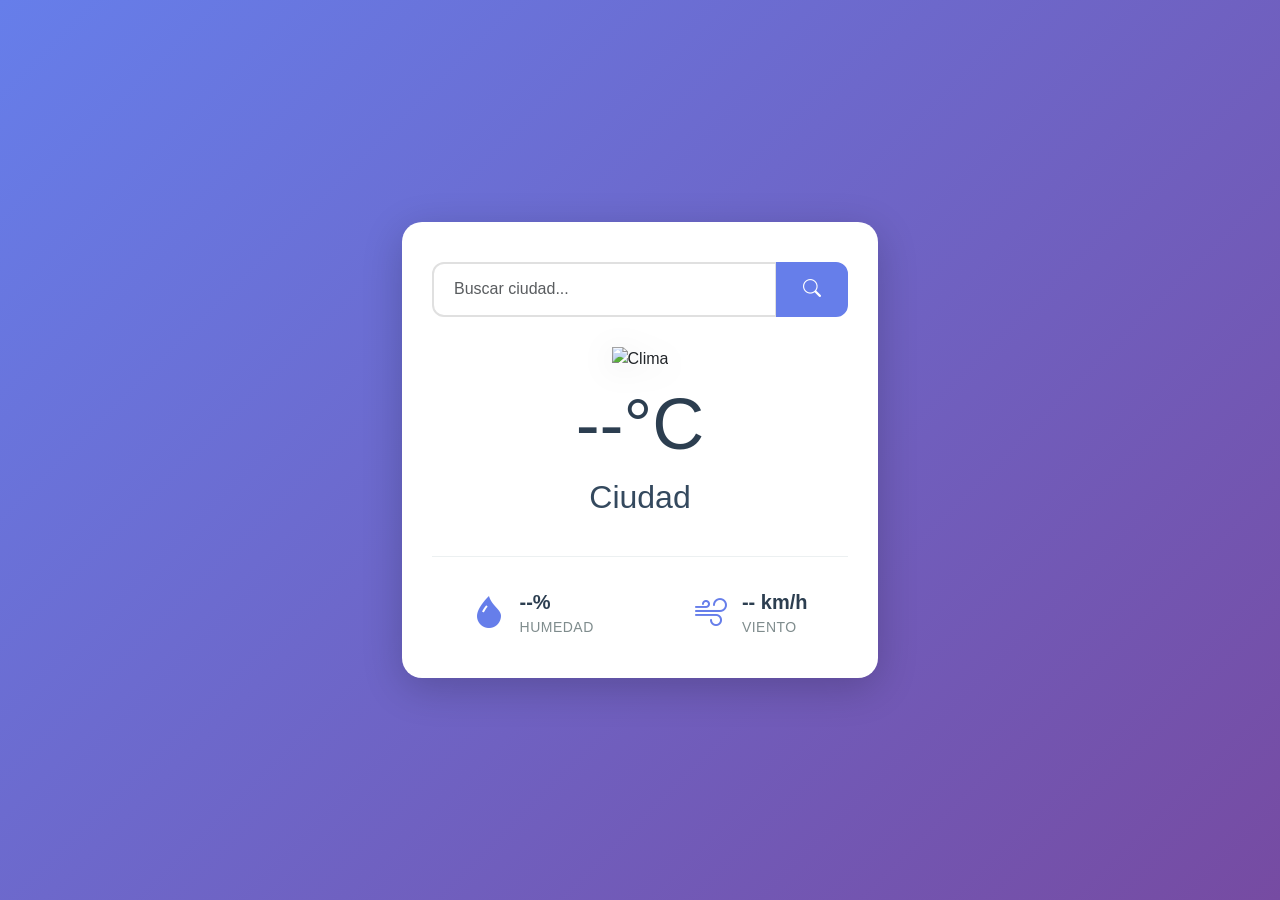
==== index.html @ 0248ef35 "feat se creo los estilos y estructura de la app del clima" ====
<!DOCTYPE html>
<html lang="es">
<head>
    <meta charset="UTF-8">
    <meta name="viewport" content="width=device-width, initial-scale=1.0">
    <title>App del Clima</title>
    
    <!-- Bootstrap CSS -->
    <link href="https://cdn.jsdelivr.net/npm/bootstrap@5.3.0/dist/css/bootstrap.min.css" rel="stylesheet">
    
    <!-- Bootstrap Icons -->
    <link rel="stylesheet" href="https://cdn.jsdelivr.net/npm/bootstrap-icons@1.11.0/font/bootstrap-icons.css">
    
    <!-- CSS Personalizado -->
    <link rel="stylesheet" href="style.css">
</head>
<body>

    <div class="container">
        <div class="clima-card">
            
            <!-- ========== BARRA DE BÚSQUEDA ========== -->
            <div class="search-container">
                <div class="input-group">
                    <input 
                        type="text" 
                        class="form-control search-input" 
                        placeholder="Buscar ciudad..." 
                        id="ciudad-input"
                    >
                    <button class="btn btn-search" type="button" id="buscar-btn">
                        <i class="bi bi-search"></i>
                    </button>
                </div>
            </div>


            <!-- ========== MENSAJE DE ERROR ========== -->
            <!-- Este div se mostrará cuando haya un error -->
            <div class="error-container d-none" id="error-mensaje">
                <i class="bi bi-exclamation-circle error-icon"></i>
                <p class="error-text">Ciudad no encontrada</p>
            </div>


            <!-- ========== INFORMACIÓN DEL CLIMA ========== -->
            <!-- Este div contiene toda la información del clima -->
            <div class="clima-info" id="clima-info">
                
                <!-- Imagen del clima -->
                <div class="clima-imagen-container">
                    <img 
                        src="https://openweathermap.org/img/wn/01d@4x.png" 
                        alt="Clima" 
                        class="clima-imagen"
                        id="clima-icono"
                    >
                </div>

                <!-- Temperatura -->
                <div class="temperatura-container">
                    <h1 class="temperatura" id="temperatura">--°C</h1>
                </div>

                <!-- Ciudad -->
                <div class="ciudad-container">
                    <h2 class="ciudad-nombre" id="ciudad-nombre">Ciudad</h2>
                </div>

                <!-- Detalles adicionales (Humedad y Viento) -->
                <div class="detalles-container">
                    
                    <!-- Humedad -->
                    <div class="detalle-item">
                        <i class="bi bi-droplet-fill detalle-icon"></i>
                        <div class="detalle-info">
                            <p class="detalle-valor" id="humedad">--%</p>
                            <p class="detalle-label">Humedad</p>
                        </div>
                    </div>

                    <!-- Viento -->
                    <div class="detalle-item">
                        <i class="bi bi-wind detalle-icon"></i>
                        <div class="detalle-info">
                            <p class="detalle-valor" id="viento">-- km/h</p>
                            <p class="detalle-label">Viento</p>
                        </div>
                    </div>

                </div>

            </div>

        </div>
    </div>

    <!-- logic busines -->
    <script src="script.js"></script>
    
    <!-- Bootstrap JS -->
    <script src="https://cdn.jsdelivr.net/npm/bootstrap@5.3.0/dist/js/bootstrap.bundle.min.js"></script>
</body>
</html>
---- style.css ----
/* ========================================
   ESTILOS GENERALES
======================================== */

* {
    margin: 0;
    padding: 0;
    box-sizing: border-box;
}

body {
    font-family: 'Segoe UI', Tahoma, Geneva, Verdana, sans-serif;
    background: linear-gradient(135deg, #667eea 0%, #764ba2 100%);
    min-height: 100vh;
    display: flex;
    align-items: center;
    justify-content: center;
    padding: 20px;
}

.container {
    max-width: 500px;
    width: 100%;
}


/* ========================================
   TARJETA PRINCIPAL
======================================== */

.clima-card {
    background: white;
    border-radius: 20px;
    padding: 40px 30px;
    box-shadow: 0 10px 40px rgba(0, 0, 0, 0.2);
}


/* ========================================
   BARRA DE BÚSQUEDA
======================================== */

.search-container {
    margin-bottom: 30px;
}

.search-input {
    border: 2px solid #e0e0e0;
    border-radius: 12px 0 0 12px;
    padding: 12px 20px;
    font-size: 16px;
    transition: all 0.3s ease;
}

.search-input:focus {
    border-color: #667eea;
    box-shadow: none;
    outline: none;
}

.btn-search {
    background: #667eea;
    border: 2px solid #667eea;
    border-radius: 0 12px 12px 0;
    color: white;
    padding: 12px 25px;
    transition: all 0.3s ease;
}

.btn-search:hover {
    background: #5568d3;
    border-color: #5568d3;
    transform: scale(1.05);
}

.btn-search i {
    font-size: 18px;
}


/* ========================================
   MENSAJE DE ERROR
======================================== */

.error-container {
    background: #fee;
    border: 1px solid #fcc;
    border-radius: 12px;
    padding: 20px;
    text-align: center;
    margin-bottom: 20px;
}

.error-icon {
    font-size: 40px;
    color: #e74c3c;
    margin-bottom: 10px;
}

.error-text {
    color: #c0392b;
    font-size: 16px;
    margin: 0;
    font-weight: 500;
}


/* ========================================
   INFORMACIÓN DEL CLIMA
======================================== */

.clima-info {
    text-align: center;
}


/* ========== IMAGEN DEL CLIMA ========== */

.clima-imagen-container {
    margin-bottom: 10px;
}

.clima-imagen {
    width: 150px;
    height: 150px;
    filter: drop-shadow(0 5px 15px rgba(0, 0, 0, 0.1));
}


/* ========== TEMPERATURA ========== */

.temperatura-container {
    margin-bottom: 10px;
}

.temperatura {
    font-size: 72px;
    font-weight: 300;
    color: #2c3e50;
    margin: 0;
}


/* ========== CIUDAD ========== */

.ciudad-container {
    margin-bottom: 40px;
}

.ciudad-nombre {
    font-size: 32px;
    font-weight: 500;
    color: #34495e;
    margin: 0;
}


/* ========================================
   DETALLES (HUMEDAD Y VIENTO)
======================================== */

.detalles-container {
    display: flex;
    justify-content: space-around;
    gap: 20px;
    padding-top: 30px;
    border-top: 1px solid #ecf0f1;
}

.detalle-item {
    display: flex;
    align-items: center;
    gap: 15px;
}

.detalle-icon {
    font-size: 32px;
    color: #667eea;
}

.detalle-info {
    text-align: left;
}

.detalle-valor {
    font-size: 20px;
    font-weight: 600;
    color: #2c3e50;
    margin: 0;
}

.detalle-label {
    font-size: 14px;
    color: #7f8c8d;
    margin: 0;
    text-transform: uppercase;
    letter-spacing: 0.5px;
}


/* ========================================
   UTILIDADES
======================================== */

.d-none {
    display: none !important;
}


/* ========================================
   RESPONSIVE
======================================== */

@media (max-width: 576px) {
    .clima-card {
        padding: 30px 20px;
    }

    .temperatura {
        font-size: 56px;
    }

    .ciudad-nombre {
        font-size: 24px;
    }

    .detalles-container {
        flex-direction: column;
        gap: 15px;
    }

    .detalle-item {
        justify-content: center;
    }

    .clima-imagen {
        width: 120px;
        height: 120px;
    }
}
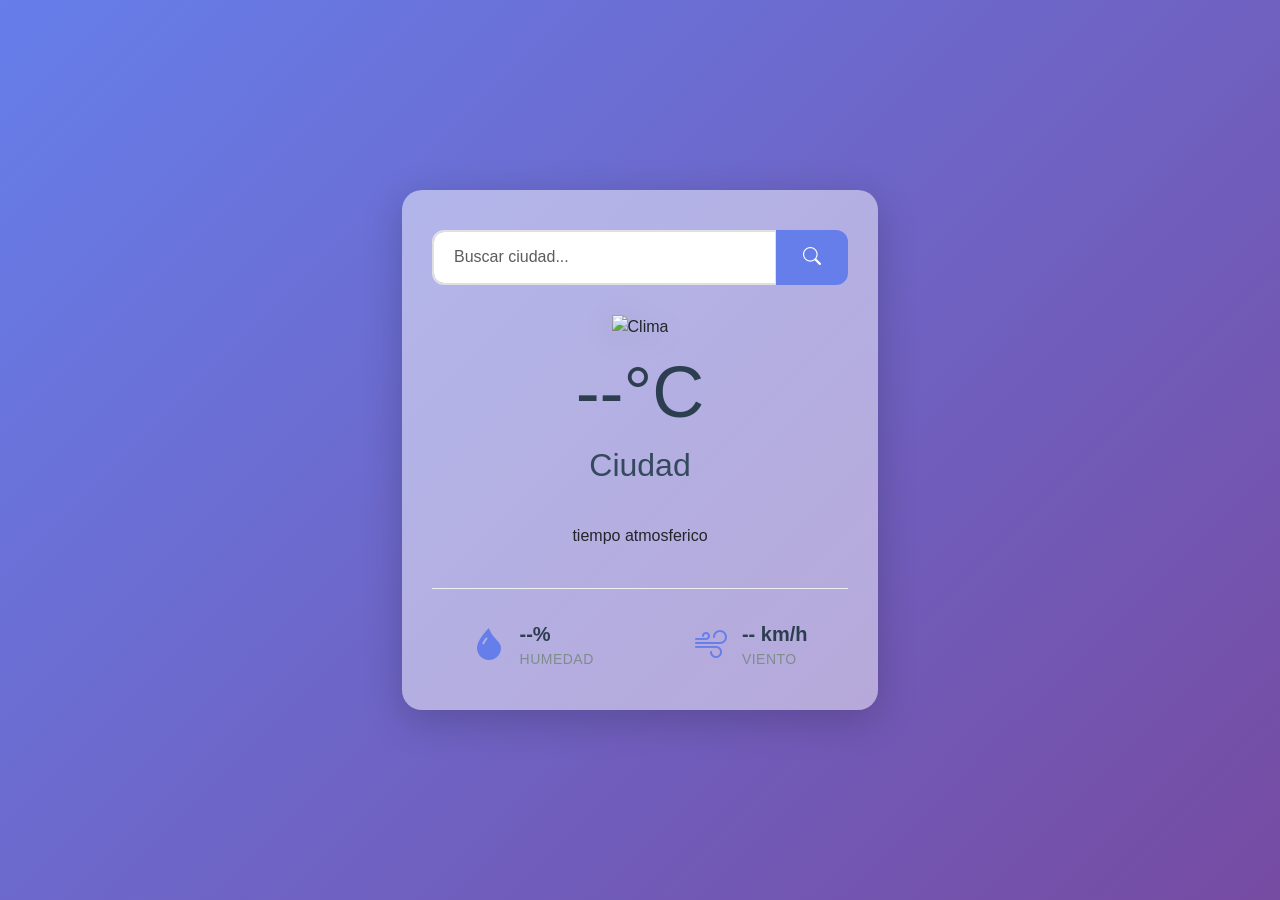
==== commit 47ae0650: "feat se le creo el componente que muestra el tiempo atmosferico , solo lo muestra en ingles" ====
--- a/index.html
+++ b/index.html
@@ -47,6 +47,7 @@
             <!-- Este div contiene toda la información del clima -->
             <div class="clima-info" id="clima-info">
                 
+                
                 <!-- Imagen del clima -->
                 <div class="clima-imagen-container">
                     <img 
@@ -55,6 +56,7 @@
                         class="clima-imagen"
                         id="clima-icono"
                     >
+                
                 </div>
 
                 <!-- Temperatura -->
@@ -65,6 +67,10 @@
                 <!-- Ciudad -->
                 <div class="ciudad-container">
                     <h2 class="ciudad-nombre" id="ciudad-nombre">Ciudad</h2>
+                </div>
+                <!-- atmospheric -->
+                <div class="atmospheric-container">
+                    <p id="tiempo-atmosferico">tiempo atmosferico</p>
                 </div>
 
                 <!-- Detalles adicionales (Humedad y Viento) -->
@@ -96,8 +102,8 @@
     </div>
 
     <!-- logic busines -->
-    <script src="script.js"></script>
-    
+    <script type="module" src="main.js"></script>
+
     <!-- Bootstrap JS -->
     <script src="https://cdn.jsdelivr.net/npm/bootstrap@5.3.0/dist/js/bootstrap.bundle.min.js"></script>
 </body>
--- a/style.css
+++ b/style.css
@@ -1,5 +1,5 @@
 /* ========================================
-   ESTILOS GENERALES
+    ESTILOS GENERALES
 ======================================== */
 
 * {
@@ -9,7 +9,7 @@
 }
 
 body {
-    font-family: 'Segoe UI', Tahoma, Geneva, Verdana, sans-serif;
+    font-family: "Segoe UI", Tahoma, Geneva, Verdana, sans-serif;
     background: linear-gradient(135deg, #667eea 0%, #764ba2 100%);
     min-height: 100vh;
     display: flex;
@@ -23,21 +23,19 @@
     width: 100%;
 }
 
-
-/* ========================================
-   TARJETA PRINCIPAL
+/* ========================================
+    TARJETA PRINCIPAL
 ======================================== */
 
 .clima-card {
-    background: white;
+    background: #ffffff7b;
     border-radius: 20px;
     padding: 40px 30px;
     box-shadow: 0 10px 40px rgba(0, 0, 0, 0.2);
 }
 
-
-/* ========================================
-   BARRA DE BÚSQUEDA
+/* ========================================
+    BARRA DE BÚSQUEDA
 ======================================== */
 
 .search-container {
@@ -77,9 +75,8 @@
     font-size: 18px;
 }
 
-
-/* ========================================
-   MENSAJE DE ERROR
+/* ========================================
+    MENSAJE DE ERROR
 ======================================== */
 
 .error-container {
@@ -104,15 +101,13 @@
     font-weight: 500;
 }
 
-
-/* ========================================
-   INFORMACIÓN DEL CLIMA
+/* ========================================
+    INFORMACIÓN DEL CLIMA
 ======================================== */
 
 .clima-info {
     text-align: center;
 }
-
 
 /* ========== IMAGEN DEL CLIMA ========== */
 
@@ -126,7 +121,6 @@
     filter: drop-shadow(0 5px 15px rgba(0, 0, 0, 0.1));
 }
 
-
 /* ========== TEMPERATURA ========== */
 
 .temperatura-container {
@@ -140,7 +134,6 @@
     margin: 0;
 }
 
-
 /* ========== CIUDAD ========== */
 
 .ciudad-container {
@@ -154,9 +147,20 @@
     margin: 0;
 }
 
-
-/* ========================================
-   DETALLES (HUMEDAD Y VIENTO)
+/* ========== ATMOSFERICO ========== */
+
+.atmospheric-container {
+    margin-bottom: 40px;
+}
+.tiempo-atmosferico {
+    font-size: 32px;
+    font-weight: 500;
+    color: #34495e;
+    margin: 0;
+}
+
+/* ========================================
+    DETALLES (HUMEDAD Y VIENTO)
 ======================================== */
 
 .detalles-container {
@@ -197,18 +201,16 @@
     letter-spacing: 0.5px;
 }
 
-
-/* ========================================
-   UTILIDADES
+/* ========================================
+    UTILIDADES
 ======================================== */
 
 .d-none {
     display: none !important;
 }
 
-
-/* ========================================
-   RESPONSIVE
+/* ========================================
+    RESPONSIVE
 ======================================== */
 
 @media (max-width: 576px) {
@@ -237,4 +239,4 @@
         width: 120px;
         height: 120px;
     }
-}+}
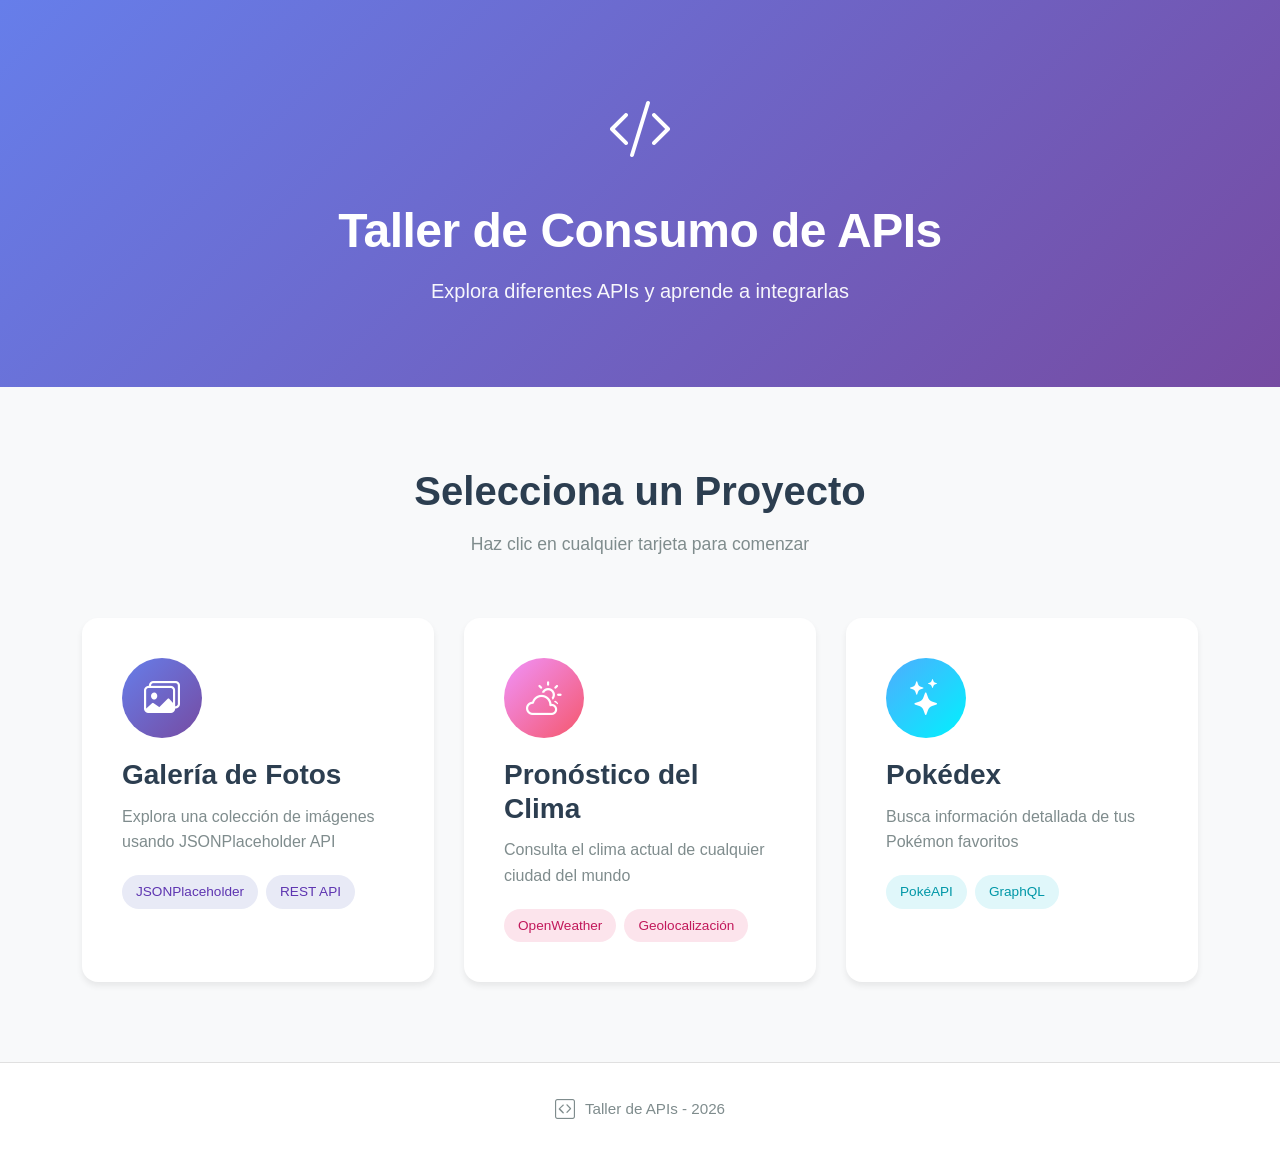
==== commit 65da3dc1: "feat se creo un diseño para abrir la paguina" ====
--- a/index.html
+++ b/index.html
@@ -3,7 +3,7 @@
 <head>
     <meta charset="UTF-8">
     <meta name="viewport" content="width=device-width, initial-scale=1.0">
-    <title>App del Clima</title>
+    <title>Taller de APIs</title>
     
     <!-- Bootstrap CSS -->
     <link href="https://cdn.jsdelivr.net/npm/bootstrap@5.3.0/dist/css/bootstrap.min.css" rel="stylesheet">
@@ -12,97 +12,108 @@
     <link rel="stylesheet" href="https://cdn.jsdelivr.net/npm/bootstrap-icons@1.11.0/font/bootstrap-icons.css">
     
     <!-- CSS Personalizado -->
-    <link rel="stylesheet" href="style.css">
+    <link rel="stylesheet" href="styles.css">
 </head>
 <body>
 
-    <div class="container">
-        <div class="clima-card">
+    <!-- ========== HEADER ========== -->
+    <header class="header">
+        <div class="container">
+            <div class="header-content">
+                <div class="header-icon">
+                    <i class="bi bi-code-slash"></i>
+                </div>
+                <h1 class="header-title">Taller de Consumo de APIs</h1>
+                <p class="header-subtitle">Explora diferentes APIs y aprende a integrarlas</p>
+            </div>
+        </div>
+    </header>
+
+    <!-- ========== PROYECTOS ========== -->
+    <section class="proyectos-section">
+        <div class="container">
             
-            <!-- ========== BARRA DE BÚSQUEDA ========== -->
-            <div class="search-container">
-                <div class="input-group">
-                    <input 
-                        type="text" 
-                        class="form-control search-input" 
-                        placeholder="Buscar ciudad..." 
-                        id="ciudad-input"
-                    >
-                    <button class="btn btn-search" type="button" id="buscar-btn">
-                        <i class="bi bi-search"></i>
-                    </button>
-                </div>
+            <div class="section-header">
+                <h2 class="section-title">Selecciona un Proyecto</h2>
+                <p class="section-description">Haz clic en cualquier tarjeta para comenzar</p>
             </div>
 
+            <div class="proyectos-grid">
 
-            <!-- ========== MENSAJE DE ERROR ========== -->
-            <!-- Este div se mostrará cuando haya un error -->
-            <div class="error-container d-none" id="error-mensaje">
-                <i class="bi bi-exclamation-circle error-icon"></i>
-                <p class="error-text">Ciudad no encontrada</p>
-            </div>
-
-
-            <!-- ========== INFORMACIÓN DEL CLIMA ========== -->
-            <!-- Este div contiene toda la información del clima -->
-            <div class="clima-info" id="clima-info">
-                
-                
-                <!-- Imagen del clima -->
-                <div class="clima-imagen-container">
-                    <img 
-                        src="https://openweathermap.org/img/wn/01d@4x.png" 
-                        alt="Clima" 
-                        class="clima-imagen"
-                        id="clima-icono"
-                    >
-                
-                </div>
-
-                <!-- Temperatura -->
-                <div class="temperatura-container">
-                    <h1 class="temperatura" id="temperatura">--°C</h1>
-                </div>
-
-                <!-- Ciudad -->
-                <div class="ciudad-container">
-                    <h2 class="ciudad-nombre" id="ciudad-nombre">Ciudad</h2>
-                </div>
-                <!-- atmospheric -->
-                <div class="atmospheric-container">
-                    <p id="tiempo-atmosferico">tiempo atmosferico</p>
-                </div>
-
-                <!-- Detalles adicionales (Humedad y Viento) -->
-                <div class="detalles-container">
-                    
-                    <!-- Humedad -->
-                    <div class="detalle-item">
-                        <i class="bi bi-droplet-fill detalle-icon"></i>
-                        <div class="detalle-info">
-                            <p class="detalle-valor" id="humedad">--%</p>
-                            <p class="detalle-label">Humedad</p>
+                <!-- ========== CARD 1: GALERÍA DE FOTOS ========== -->
+                <a href="galeryPhotos/galery.html" class="proyecto-card">
+                    <div class="card-icon">
+                        <i class="bi bi-images"></i>
+                    </div>
+                    <div class="card-content">
+                        <h3 class="card-title">Galería de Fotos</h3>
+                        <p class="card-description">
+                            Explora una colección de imágenes usando JSONPlaceholder API
+                        </p>
+                        <div class="card-tags">
+                            <span class="tag">JSONPlaceholder</span>
+                            <span class="tag">REST API</span>
                         </div>
                     </div>
+                    <div class="card-arrow">
+                        <i class="bi bi-arrow-right"></i>
+                    </div>
+                </a>
 
-                    <!-- Viento -->
-                    <div class="detalle-item">
-                        <i class="bi bi-wind detalle-icon"></i>
-                        <div class="detalle-info">
-                            <p class="detalle-valor" id="viento">-- km/h</p>
-                            <p class="detalle-label">Viento</p>
+                <!-- ========== CARD 2: CLIMA ========== -->
+                <a href="openWeather/indexWeather.html" class="proyecto-card">
+                    <div class="card-icon">
+                        <i class="bi bi-cloud-sun"></i>
+                    </div>
+                    <div class="card-content">
+                        <h3 class="card-title">Pronóstico del Clima</h3>
+                        <p class="card-description">
+                            Consulta el clima actual de cualquier ciudad del mundo
+                        </p>
+                        <div class="card-tags">
+                            <span class="tag">OpenWeather</span>
+                            <span class="tag">Geolocalización</span>
                         </div>
                     </div>
+                    <div class="card-arrow">
+                        <i class="bi bi-arrow-right"></i>
+                    </div>
+                </a>
 
-                </div>
+                <!-- ========== CARD 3: POKÉMON ========== -->
+                <a href="pokeapi/pokeapi.html" class="proyecto-card">
+                    <div class="card-icon">
+                        <i class="bi bi-stars"></i>
+                    </div>
+                    <div class="card-content">
+                        <h3 class="card-title">Pokédex</h3>
+                        <p class="card-description">
+                            Busca información detallada de tus Pokémon favoritos
+                        </p>
+                        <div class="card-tags">
+                            <span class="tag">PokéAPI</span>
+                            <span class="tag">GraphQL</span>
+                        </div>
+                    </div>
+                    <div class="card-arrow">
+                        <i class="bi bi-arrow-right"></i>
+                    </div>
+                </a>
 
             </div>
 
         </div>
-    </div>
+    </section>
 
-    <!-- logic busines -->
-    <script type="module" src="main.js"></script>
+    <!-- ========== FOOTER ========== -->
+    <footer class="footer">
+        <div class="container">
+            <p class="footer-text">
+                <i class="bi bi-code-square"></i>
+                Taller de APIs - 2026
+            </p>
+        </div>
+    </footer>
 
     <!-- Bootstrap JS -->
     <script src="https://cdn.jsdelivr.net/npm/bootstrap@5.3.0/dist/js/bootstrap.bundle.min.js"></script>
--- a/styles.css
+++ b/styles.css
@@ -0,0 +1,411 @@
+/* ========================================
+   VARIABLES
+======================================== */
+
+:root {
+    --color-primary: #2c3e50;
+    --color-secondary: #3498db;
+    --color-accent: #e74c3c;
+    --color-text: #34495e;
+    --color-text-light: #7f8c8d;
+    --color-bg: #f8f9fa;
+    --color-card-bg: #ffffff;
+    --border-radius: 16px;
+    --shadow: 0 4px 6px rgba(0, 0, 0, 0.07);
+    --shadow-hover: 0 12px 24px rgba(0, 0, 0, 0.15);
+    --transition: all 0.3s cubic-bezier(0.4, 0, 0.2, 1);
+}
+
+/* ========================================
+   RESET Y BASE
+======================================== */
+
+* {
+    margin: 0;
+    padding: 0;
+    box-sizing: border-box;
+}
+
+body {
+    font-family: 'Segoe UI', Tahoma, Geneva, Verdana, sans-serif;
+    background-color: var(--color-bg);
+    color: var(--color-text);
+    line-height: 1.6;
+    min-height: 100vh;
+    display: flex;
+    flex-direction: column;
+}
+
+a {
+    text-decoration: none;
+    color: inherit;
+}
+
+
+/* ========================================
+   HEADER
+======================================== */
+
+.header {
+    background: linear-gradient(135deg, #667eea 0%, #764ba2 100%);
+    color: white;
+    padding: 80px 0;
+    text-align: center;
+}
+
+.header-content {
+    max-width: 800px;
+    margin: 0 auto;
+}
+
+.header-icon {
+    font-size: 64px;
+    margin-bottom: 20px;
+    animation: float 3s ease-in-out infinite;
+}
+
+@keyframes float {
+    0%, 100% {
+        transform: translateY(0);
+    }
+    50% {
+        transform: translateY(-10px);
+    }
+}
+
+.header-title {
+    font-size: 3rem;
+    font-weight: 700;
+    margin-bottom: 15px;
+    letter-spacing: -0.5px;
+}
+
+.header-subtitle {
+    font-size: 1.25rem;
+    font-weight: 300;
+    opacity: 0.95;
+    max-width: 600px;
+    margin: 0 auto;
+}
+
+
+/* ========================================
+   SECCIÓN DE PROYECTOS
+======================================== */
+
+.proyectos-section {
+    flex: 1;
+    padding: 80px 0;
+}
+
+.section-header {
+    text-align: center;
+    margin-bottom: 60px;
+}
+
+.section-title {
+    font-size: 2.5rem;
+    font-weight: 600;
+    color: var(--color-primary);
+    margin-bottom: 15px;
+}
+
+.section-description {
+    font-size: 1.1rem;
+    color: var(--color-text-light);
+    max-width: 600px;
+    margin: 0 auto;
+}
+
+
+/* ========================================
+   GRID DE PROYECTOS
+======================================== */
+
+.proyectos-grid {
+    display: grid;
+    grid-template-columns: repeat(auto-fit, minmax(320px, 1fr));
+    gap: 30px;
+    max-width: 1200px;
+    margin: 0 auto;
+}
+
+
+/* ========================================
+   CARDS DE PROYECTO
+======================================== */
+
+.proyecto-card {
+    background: var(--color-card-bg);
+    border-radius: var(--border-radius);
+    padding: 40px;
+    box-shadow: var(--shadow);
+    transition: var(--transition);
+    position: relative;
+    overflow: hidden;
+    display: flex;
+    flex-direction: column;
+    gap: 20px;
+    cursor: pointer;
+}
+
+.proyecto-card::before {
+    content: '';
+    position: absolute;
+    top: 0;
+    left: 0;
+    width: 4px;
+    height: 100%;
+    background: var(--color-secondary);
+    transform: scaleY(0);
+    transition: var(--transition);
+}
+
+.proyecto-card:hover {
+    transform: translateY(-8px);
+    box-shadow: var(--shadow-hover);
+}
+
+.proyecto-card:hover::before {
+    transform: scaleY(1);
+}
+
+.proyecto-card:hover .card-arrow {
+    opacity: 1;
+    transform: translateX(0);
+}
+
+.proyecto-card:hover .card-icon {
+    transform: scale(1.1);
+}
+
+
+/* ========== ÍCONO DE LA CARD ========== */
+
+.card-icon {
+    width: 80px;
+    height: 80px;
+    border-radius: 50%;
+    background: linear-gradient(135deg, #667eea 0%, #764ba2 100%);
+    display: flex;
+    align-items: center;
+    justify-content: center;
+    color: white;
+    font-size: 36px;
+    transition: var(--transition);
+    flex-shrink: 0;
+}
+
+
+/* ========== CONTENIDO DE LA CARD ========== */
+
+.card-content {
+    flex: 1;
+}
+
+.card-title {
+    font-size: 1.75rem;
+    font-weight: 600;
+    color: var(--color-primary);
+    margin-bottom: 12px;
+}
+
+.card-description {
+    font-size: 1rem;
+    color: var(--color-text-light);
+    line-height: 1.6;
+    margin-bottom: 20px;
+}
+
+
+/* ========== TAGS ========== */
+
+.card-tags {
+    display: flex;
+    flex-wrap: wrap;
+    gap: 8px;
+}
+
+.tag {
+    display: inline-block;
+    padding: 6px 14px;
+    background: #f0f4f8;
+    color: var(--color-secondary);
+    border-radius: 20px;
+    font-size: 0.85rem;
+    font-weight: 500;
+}
+
+
+/* ========== FLECHA ========== */
+
+.card-arrow {
+    position: absolute;
+    bottom: 30px;
+    right: 30px;
+    font-size: 24px;
+    color: var(--color-secondary);
+    opacity: 0;
+    transform: translateX(-10px);
+    transition: var(--transition);
+}
+
+
+/* ========================================
+   VARIACIONES DE COLOR POR CARD
+======================================== */
+
+.proyecto-card:nth-child(1) .card-icon {
+    background: linear-gradient(135deg, #667eea 0%, #764ba2 100%);
+}
+
+.proyecto-card:nth-child(2) .card-icon {
+    background: linear-gradient(135deg, #f093fb 0%, #f5576c 100%);
+}
+
+.proyecto-card:nth-child(3) .card-icon {
+    background: linear-gradient(135deg, #4facfe 0%, #00f2fe 100%);
+}
+
+.proyecto-card:nth-child(1) .tag {
+    background: #e8eaf6;
+    color: #5e35b1;
+}
+
+.proyecto-card:nth-child(2) .tag {
+    background: #fce4ec;
+    color: #c2185b;
+}
+
+.proyecto-card:nth-child(3) .tag {
+    background: #e0f7fa;
+    color: #0097a7;
+}
+
+
+/* ========================================
+   FOOTER
+======================================== */
+
+.footer {
+    background: white;
+    border-top: 1px solid #e0e0e0;
+    padding: 30px 0;
+    text-align: center;
+    margin-top: auto;
+}
+
+.footer-text {
+    color: var(--color-text-light);
+    font-size: 0.95rem;
+    margin: 0;
+    display: flex;
+    align-items: center;
+    justify-content: center;
+    gap: 10px;
+}
+
+.footer-text i {
+    font-size: 20px;
+}
+
+
+/* ========================================
+   RESPONSIVE
+======================================== */
+
+@media (max-width: 992px) {
+    .header-title {
+        font-size: 2.5rem;
+    }
+
+    .header-subtitle {
+        font-size: 1.1rem;
+    }
+
+    .section-title {
+        font-size: 2rem;
+    }
+
+    .proyectos-grid {
+        grid-template-columns: repeat(auto-fit, minmax(280px, 1fr));
+        gap: 25px;
+    }
+}
+
+@media (max-width: 768px) {
+    .header {
+        padding: 60px 0;
+    }
+
+    .header-icon {
+        font-size: 48px;
+    }
+
+    .header-title {
+        font-size: 2rem;
+    }
+
+    .header-subtitle {
+        font-size: 1rem;
+    }
+
+    .proyectos-section {
+        padding: 50px 0;
+    }
+
+    .section-header {
+        margin-bottom: 40px;
+    }
+
+    .section-title {
+        font-size: 1.75rem;
+    }
+
+    .section-description {
+        font-size: 1rem;
+    }
+
+    .proyectos-grid {
+        grid-template-columns: 1fr;
+        gap: 20px;
+    }
+
+    .proyecto-card {
+        padding: 30px;
+    }
+
+    .card-icon {
+        width: 70px;
+        height: 70px;
+        font-size: 32px;
+    }
+
+    .card-title {
+        font-size: 1.5rem;
+    }
+
+    .card-arrow {
+        bottom: 20px;
+        right: 20px;
+        font-size: 20px;
+    }
+}
+
+@media (max-width: 480px) {
+    .header {
+        padding: 40px 20px;
+    }
+
+    .header-title {
+        font-size: 1.75rem;
+    }
+
+    .proyectos-section {
+        padding: 40px 20px;
+    }
+
+    .proyecto-card {
+        padding: 25px;
+    }
+}
